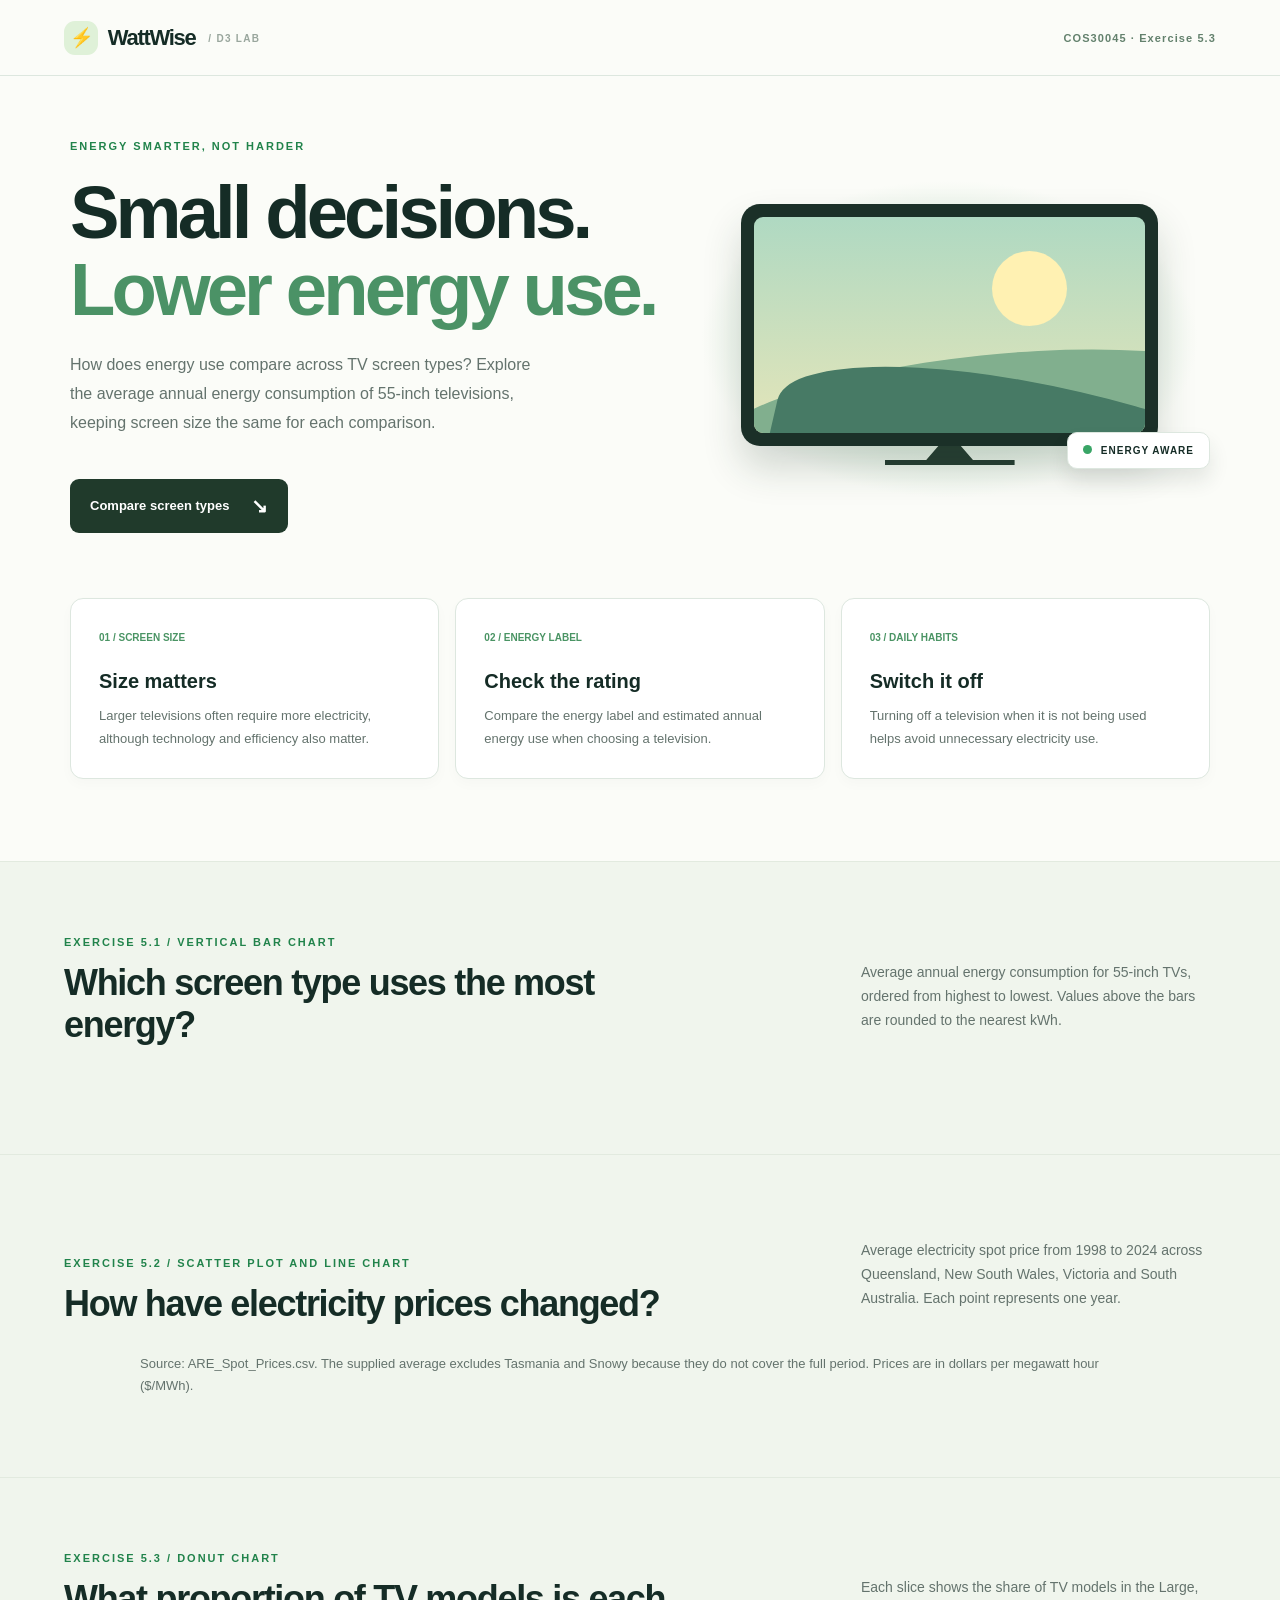
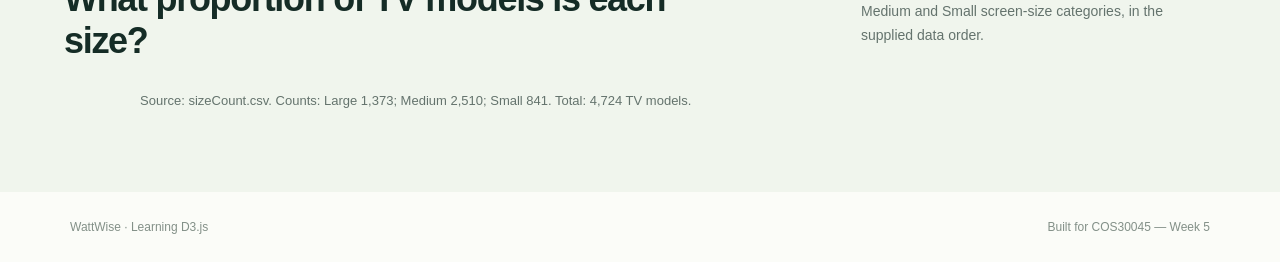
==== ex5_3/index.html @ d5a9f6fa "ex5_3" ====
<!DOCTYPE html>
<html lang="en">
<head>
  <meta charset="UTF-8">
  <meta name="viewport" content="width=device-width, initial-scale=1.0">
  <meta name="description" content="D3 bar, line and donut charts exploring TV energy consumption, Australian electricity spot prices and TV screen-size proportions.">
  <title>TV Energy Guide | Exercise 5.3</title>
  <link rel="stylesheet" href="css/style.css">
  <!-- Load D3 before the chart code; defer preserves order after HTML parsing. -->
  <script src="https://d3js.org/d3.v7.min.js" defer></script>
  <script src="js/barChart.js" defer></script>
  <script src="js/lineChart.js" defer></script>
  <script src="js/donutChart.js" defer></script>
</head>
<body>
  <header class="site-header">
    <a class="brand" href="#home"><span class="brand-mark">⚡</span> WattWise <span class="brand-small">/ D3 LAB</span></a>
    <span class="header-tag">COS30045 · Exercise 5.3</span>
  </header>
  <main id="home">
    <section class="hero">
      <div class="hero-copy">
        <span class="eyebrow">ENERGY SMARTER, NOT HARDER</span>
        <h1>Small decisions.<br><span>Lower energy use.</span></h1>
        <p class="hero-description">How does energy use compare across TV screen types? Explore the average annual energy consumption of 55-inch televisions, keeping screen size the same for each comparison.</p>
        <a class="hero-link" href="#visualisation">Compare screen types <span aria-hidden="true">↘</span></a>
      </div>
      <div class="hero-graphic" aria-hidden="true">
        <div class="glow"></div>
        <div class="tv">
          <div class="tv-screen">
            <div class="hill hill-back"></div>
            <div class="hill hill-front"></div>
            <div class="screen-sun"></div>
          </div>
        </div>
        <div class="tv-stand"></div>
        <div class="energy-tag"><span class="energy-dot"></span> ENERGY AWARE</div>
      </div>
    </section>
    <section class="insights" aria-label="Energy tips">
      <article class="insight-card">
        <span class="card-number">01 / SCREEN SIZE</span>
        <h2>Size matters</h2>
        <p>Larger televisions often require more electricity, although technology and efficiency also matter.</p>
      </article>
      <article class="insight-card">
        <span class="card-number">02 / ENERGY LABEL</span>
        <h2>Check the rating</h2>
        <p>Compare the energy label and estimated annual energy use when choosing a television.</p>
      </article>
      <article class="insight-card">
        <span class="card-number">03 / DAILY HABITS</span>
        <h2>Switch it off</h2>
        <p>Turning off a television when it is not being used helps avoid unnecessary electricity use.</p>
      </article>
    </section>
    <section class="lab-section" id="visualisation" aria-labelledby="lab-title">
      <div class="lab-heading">
        <div>
          <span class="panel-kicker">EXERCISE 5.1 / VERTICAL BAR CHART</span>
          <h2 id="lab-title">Which screen type uses the most energy?</h2>
        </div>
        <p>Average annual energy consumption for 55-inch TVs, ordered from highest to lowest. Values above the bars are rounded to the nearest kWh.</p>
      </div>
      <!-- A unique target keeps this chart separate from later exercises. -->
      <div id="bar-chart" class="responsive-svg-container"></div>
      <p id="chart-error" role="alert" hidden></p>
      <noscript><p>Enable JavaScript to display the energy charts.</p></noscript>
    </section>
    <section class="lab-section" id="electricity-prices" aria-labelledby="price-title">
      <div class="lab-heading">
        <div>
          <span class="panel-kicker">EXERCISE 5.2 / SCATTER PLOT AND LINE CHART</span>
          <h2 id="price-title">How have electricity prices changed?</h2>
        </div>
        <p>Average electricity spot price from 1998 to 2024 across Queensland, New South Wales, Victoria and South Australia. Each point represents one year.</p>
      </div>
      <!-- Exercise 5.2 uses its own target below the Exercise 5.1 bar chart. -->
      <div id="line-chart" class="responsive-svg-container"></div>
      <p id="line-chart-error" class="chart-error" role="alert" hidden></p>
      <p class="chart-note">Source: ARE_Spot_Prices.csv. The supplied average excludes Tasmania and Snowy because they do not cover the full period. Prices are in dollars per megawatt hour ($/MWh).</p>

    </section>
    <section class="lab-section" id="tv-sizes" aria-labelledby="size-title">
      <div class="lab-heading">
        <div>
          <span class="panel-kicker">EXERCISE 5.3 / DONUT CHART</span>
          <h2 id="size-title">What proportion of TV models is each size?</h2>
        </div>
        <p>Each slice shows the share of TV models in the Large, Medium and Small screen-size categories, in the supplied data order.</p>
      </div>
      <!-- Exercise 5.3 has a separate target so earlier charts stay intact. -->
      <div id="donut-chart" class="responsive-svg-container"></div>
      <p id="donut-chart-error" class="chart-error" role="alert" hidden></p>
      <p class="chart-note">Source: sizeCount.csv. Counts: Large 1,373; Medium 2,510; Small 841. Total: 4,724 TV models.</p>
    </section>
  </main>
  <footer><span>WattWise · Learning D3.js</span><span>Built for COS30045 — Week 5</span></footer>
</body>
</html>
---- ex5_3/css/style.css ----
:root {
  --ink: #152c26;
  --muted: #64736d;
  --green: #21834b;
  --line: #dde7df;
  --paper: #fbfcf8;
}

* {
  box-sizing: border-box;
}

html {
  scroll-behavior: smooth;
}

body {
  margin: 0;
  background: var(--paper);
  color: var(--ink);
  font-family: Arial, Helvetica, sans-serif;
}

a {
  color: inherit;
}

/* Existing Energy Consumption website layout. */
.site-header {
  height: 76px;
  display: flex;
  justify-content: space-between;
  align-items: center;
  padding: 0 max(5%, calc((100% - 1200px) / 2));
  border-bottom: 1px solid var(--line);
}

.brand {
  text-decoration: none;
  font-size: 22px;
  font-weight: 800;
  letter-spacing: -1.3px;
}

.brand-mark {
  display: inline-flex;
  align-items: center;
  justify-content: center;
  background: #dff1d8;
  width: 34px;
  height: 34px;
  border-radius: 11px;
  font-size: 19px;
  margin-right: 5px;
}

.brand-small {
  color: #99a69d;
  font-size: 10px;
  letter-spacing: 1.3px;
  margin-left: 8px;
  vertical-align: middle;
}

.header-tag {
  font-size: 11px;
  letter-spacing: 1.1px;
  font-weight: 700;
  color: #63816d;
}

.hero {
  max-width: 1200px;
  margin: auto;
  min-height: 470px;
  display: grid;
  grid-template-columns: 1.07fr 0.93fr;
  align-items: center;
  gap: 20px;
  padding: 60px 30px 65px;
}

.eyebrow,
.panel-kicker {
  font-size: 11px;
  font-weight: 800;
  letter-spacing: 2px;
  color: var(--green);
}

h1 {
  font-size: clamp(46px, 5.8vw, 76px);
  line-height: 1.04;
  letter-spacing: -3.9px;
  margin: 20px 0 23px;
}

h1 span {
  color: #4b9266;
}

.hero-description {
  max-width: 485px;
  font-size: 16px;
  line-height: 1.8;
  color: var(--muted);
}

.hero-link {
  margin-top: 25px;
  display: inline-flex;
  gap: 22px;
  align-items: center;
  background: #203a2b;
  color: white;
  padding: 15px 20px;
  text-decoration: none;
  border-radius: 9px;
  font-weight: 700;
  font-size: 13px;
}

.hero-link span {
  font-size: 20px;
}

.hero-graphic {
  min-height: 330px;
  position: relative;
  display: flex;
  flex-direction: column;
  align-items: center;
  justify-content: center;
}

.glow {
  position: absolute;
  inset: 10px 10px 0;
  background: radial-gradient(ellipse, #d7ebd8 0%, #e8f3e8 52%, transparent 70%);
  border-radius: 50%;
}

.tv {
  position: relative;
  z-index: 2;
  background: #1b3028;
  padding: 13px;
  border-radius: 19px;
  width: 80%;
  max-width: 420px;
  box-shadow: 0 22px 38px #203b2930;
  aspect-ratio: 1.72;
}

.tv-screen {
  position: relative;
  height: 100%;
  overflow: hidden;
  border-radius: 9px;
  background: linear-gradient(#afd9c2, #e4e5b9);
}

.screen-sun {
  position: absolute;
  top: 16%;
  right: 20%;
  width: 75px;
  height: 75px;
  border-radius: 50%;
  background: #fff1b2;
}

.hill {
  position: absolute;
  border-radius: 50% 50% 0 0;
  width: 150%;
  height: 70%;
  left: -15%;
}

.hill-back {
  background: #81af8e;
  bottom: -34%;
  transform: rotate(-6deg);
}

.hill-front {
  background: #477a65;
  bottom: -50%;
  left: 4%;
  transform: rotate(13deg);
}

.tv-stand {
  z-index: 1;
  width: 130px;
  height: 20px;
  background: #263d32;
  clip-path: polygon(42% 0, 58% 0, 68% 75%, 100% 75%, 100% 100%, 0 100%, 0 75%, 32% 75%);
  margin-top: -1px;
}

.energy-tag {
  position: absolute;
  z-index: 3;
  right: 0;
  bottom: 30px;
  background: #fff;
  padding: 12px 15px;
  border: 1px solid var(--line);
  box-shadow: 0 12px 20px #273a2d1c;
  border-radius: 10px;
  font-size: 10px;
  font-weight: 800;
  letter-spacing: 1px;
}

.energy-dot {
  display: inline-block;
  width: 9px;
  height: 9px;
  background: #39a566;
  border-radius: 50%;
  margin-right: 5px;
}

.insights {
  max-width: 1200px;
  margin: auto;
  display: grid;
  grid-template-columns: repeat(3, 1fr);
  gap: 16px;
  padding: 0 30px 82px;
}

.insight-card {
  border: 1px solid var(--line);
  background: white;
  padding: 28px;
  border-radius: 13px;
  box-shadow: 0 5px 13px #263b2b06;
}

.card-number {
  font-size: 10px;
  color: #4a9464;
  font-weight: 800;
}

.insight-card h2 {
  font-size: 20px;
  margin: 25px 0 12px;
}

.insight-card p {
  font-size: 13px;
  color: var(--muted);
  line-height: 1.75;
  margin: 0;
}

/* Keep all exercises within the existing energy guide layout. */
.lab-section {
  background: #f0f5ed;
  border-top: 1px solid #e2eadf;
  padding: 70px max(5%, calc((100% - 1200px) / 2)) 80px;
}

.lab-heading {
  display: flex;
  gap: 50px;
  align-items: end;
  justify-content: space-between;
  max-width: 1200px;
  margin: 0 auto 28px;
}

.lab-heading h2 {
  font-size: 36px;
  letter-spacing: -1.3px;
  margin: 12px 0 0;
  max-width: 620px;
}

.lab-heading p {
  max-width: 355px;
  font-size: 14px;
  line-height: 1.7;
  color: var(--muted);
  flex-shrink: 0;
}

/* Centre the chart and limit its width within the page layout. */
.responsive-svg-container {
  margin-right: auto;
  margin-left: auto;
  width: 100%;
  max-width: 1000px;
  background: white;
}

/* The viewBox scales bars, axes and labels together without changing proportions. */
.responsive-svg-container svg {
  display: block;
  width: 100%;
  height: auto;
}

.responsive-svg-container text {
  fill: var(--ink);
  font-size: 13px;
}

.responsive-svg-container .bar {
  fill: green;
}

.responsive-svg-container .x-axis text {
  font-size: 17px;
}

.responsive-svg-container .axis-label {
  font-size: 18px;
}

.responsive-svg-container .value-label {
  font-size: 15px;
}

/* Category labels sit inside the pastel slices, as in the brief. */
#donut-chart .donut-label {
  fill: black;
  font-size: 18px;
}

.chart-note,
.chart-error {
  max-width: 1000px;
  margin: 20px auto 0;
  color: var(--muted);
  font-size: 13px;
  line-height: 1.7;
}

footer {
  max-width: 1200px;
  margin: auto;
  padding: 28px 30px;
  display: flex;
  justify-content: space-between;
  color: #839088;
  font-size: 12px;
}

@media (max-width: 750px) {
  .site-header {
    padding: 0 20px;
  }

  .header-tag {
    display: none;
  }

  .hero {
    grid-template-columns: 1fr;
    padding: 55px 20px;
  }

  .hero-graphic {
    min-height: 290px;
  }

  .insights {
    grid-template-columns: 1fr;
    padding: 0 20px 55px;
  }

  .lab-section {
    padding: 55px 20px;
  }

  .lab-heading {
    display: block;
  }

  /* Compensate for the SVG shrinking so chart labels remain legible on phones. */
  #bar-chart .x-axis text,
  #bar-chart .value-label,
  #bar-chart .axis-label {
    font-size: 30px;
  }

  #bar-chart .y-axis text {
    font-size: 26px;
  }

  /* Keep year ticks apart; the two-year spacing cannot fit enlarged labels. */
  #line-chart .x-axis text {
    font-size: 16px;
  }

  #line-chart .y-axis text {
    font-size: 22px;
  }

  #line-chart .axis-label {
    font-size: 24px;
  }

  #donut-chart .donut-label {
    font-size: 30px;
  }

  h1 {
    letter-spacing: -2px;
  }

  footer {
    padding: 28px 20px;
  }
}
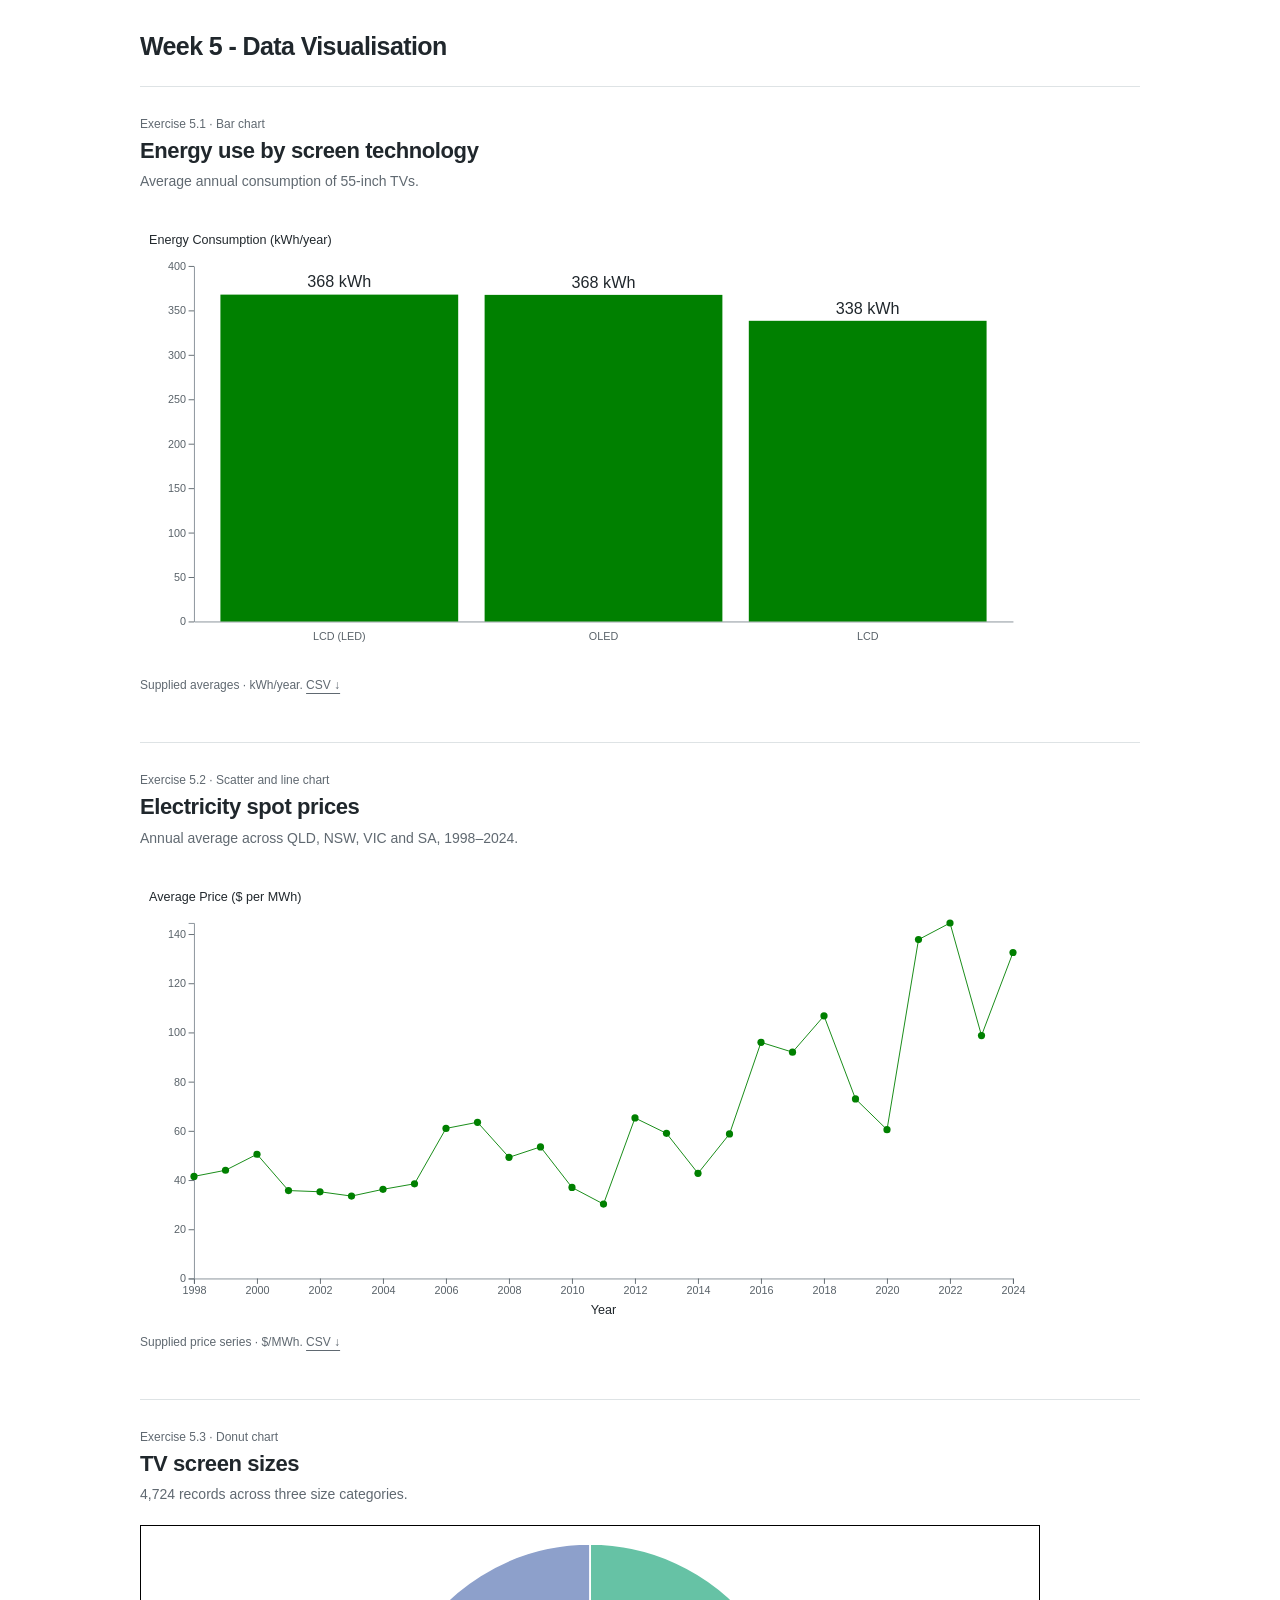
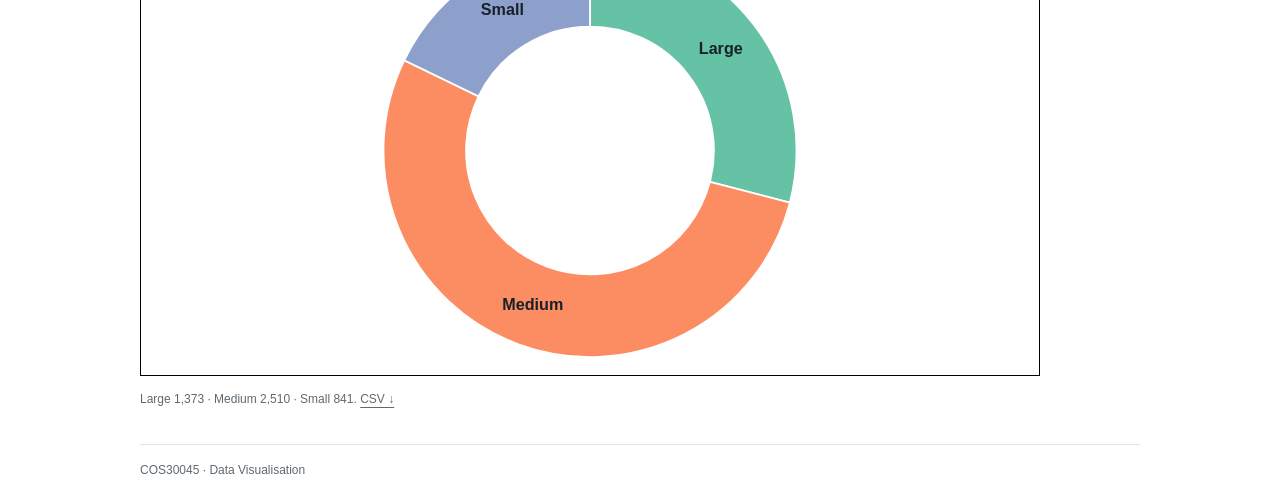
==== commit 4f33691c: "Simplify final multi-chart page and consolidate GenAI declaration" ====
--- a/ex5_3/index.html
+++ b/ex5_3/index.html
@@ -1,101 +1,46 @@
-<!DOCTYPE html>
+<!doctype html>
 <html lang="en">
 <head>
-  <meta charset="UTF-8">
-  <meta name="viewport" content="width=device-width, initial-scale=1.0">
-  <meta name="description" content="D3 bar, line and donut charts exploring TV energy consumption, Australian electricity spot prices and TV screen-size proportions.">
-  <title>TV Energy Guide | Exercise 5.3</title>
-  <link rel="stylesheet" href="css/style.css">
-  <!-- Load D3 before the chart code; defer preserves order after HTML parsing. -->
-  <script src="https://d3js.org/d3.v7.min.js" defer></script>
-  <script src="js/barChart.js" defer></script>
-  <script src="js/lineChart.js" defer></script>
-  <script src="js/donutChart.js" defer></script>
+  <meta charset="utf-8">
+  <meta name="viewport" content="width=device-width, initial-scale=1">
+  <meta name="description" content="COS30045 final Week 5 data visualisation exercises.">
+  <title>Week 5 - Data Visualisation</title>
+  <link rel="stylesheet" href="assets/site.css">
+  <script defer src="assets/d3.v7.min.js"></script><script defer src="js/barChart.js"></script><script defer src="js/lineChart.js"></script><script defer src="js/donutChart.js"></script>
 </head>
 <body>
+  <a class="skip-link" href="#main">Skip to charts</a>
   <header class="site-header">
-    <a class="brand" href="#home"><span class="brand-mark">⚡</span> WattWise <span class="brand-small">/ D3 LAB</span></a>
-    <span class="header-tag">COS30045 · Exercise 5.3</span>
+    <h1 class="site-title"><a href="#main">Week 5 - Data Visualisation</a></h1>
+    
   </header>
-  <main id="home">
-    <section class="hero">
-      <div class="hero-copy">
-        <span class="eyebrow">ENERGY SMARTER, NOT HARDER</span>
-        <h1>Small decisions.<br><span>Lower energy use.</span></h1>
-        <p class="hero-description">How does energy use compare across TV screen types? Explore the average annual energy consumption of 55-inch televisions, keeping screen size the same for each comparison.</p>
-        <a class="hero-link" href="#visualisation">Compare screen types <span aria-hidden="true">↘</span></a>
-      </div>
-      <div class="hero-graphic" aria-hidden="true">
-        <div class="glow"></div>
-        <div class="tv">
-          <div class="tv-screen">
-            <div class="hill hill-back"></div>
-            <div class="hill hill-front"></div>
-            <div class="screen-sun"></div>
-          </div>
-        </div>
-        <div class="tv-stand"></div>
-        <div class="energy-tag"><span class="energy-dot"></span> ENERGY AWARE</div>
-      </div>
+  <main id="main">
+    <section class="exercise" aria-labelledby="energy-heading">
+      <p class="kicker">Exercise 5.1 · Bar chart</p>
+      <h2 id="energy-heading">Energy use by screen technology</h2>
+      <p class="subtitle">Average annual consumption of 55-inch TVs.</p>
+      <div id="bar-chart" class="chart" tabindex="0" aria-label="Screen technology bar chart, horizontally scrollable on small screens"></div>
+      <p id="chart-error" class="error" role="alert" hidden></p>
+      <p class="source note-mobile">Supplied averages · kWh/year. <a class="data-link" href="data/screenTypeEnergy55inch.csv" download>CSV ↓</a></p>
     </section>
-    <section class="insights" aria-label="Energy tips">
-      <article class="insight-card">
-        <span class="card-number">01 / SCREEN SIZE</span>
-        <h2>Size matters</h2>
-        <p>Larger televisions often require more electricity, although technology and efficiency also matter.</p>
-      </article>
-      <article class="insight-card">
-        <span class="card-number">02 / ENERGY LABEL</span>
-        <h2>Check the rating</h2>
-        <p>Compare the energy label and estimated annual energy use when choosing a television.</p>
-      </article>
-      <article class="insight-card">
-        <span class="card-number">03 / DAILY HABITS</span>
-        <h2>Switch it off</h2>
-        <p>Turning off a television when it is not being used helps avoid unnecessary electricity use.</p>
-      </article>
+    <section class="exercise" aria-labelledby="price-heading">
+      <p class="kicker">Exercise 5.2 · Scatter and line chart</p>
+      <h2 id="price-heading">Electricity spot prices</h2>
+      <p class="subtitle">Annual average across QLD, NSW, VIC and SA, 1998–2024.</p>
+      <div id="line-chart" class="chart" tabindex="0" aria-label="Electricity price line chart, horizontally scrollable on small screens"></div>
+      <p id="line-chart-error" class="error" role="alert" hidden></p>
+      <p class="source note-mobile">Supplied price series · $/MWh. <a class="data-link" href="data/ARE_Spot_Prices.csv" download>CSV ↓</a></p>
     </section>
-    <section class="lab-section" id="visualisation" aria-labelledby="lab-title">
-      <div class="lab-heading">
-        <div>
-          <span class="panel-kicker">EXERCISE 5.1 / VERTICAL BAR CHART</span>
-          <h2 id="lab-title">Which screen type uses the most energy?</h2>
-        </div>
-        <p>Average annual energy consumption for 55-inch TVs, ordered from highest to lowest. Values above the bars are rounded to the nearest kWh.</p>
-      </div>
-      <!-- A unique target keeps this chart separate from later exercises. -->
-      <div id="bar-chart" class="responsive-svg-container"></div>
-      <p id="chart-error" role="alert" hidden></p>
-      <noscript><p>Enable JavaScript to display the energy charts.</p></noscript>
+    <section class="exercise" aria-labelledby="size-heading">
+      <p class="kicker">Exercise 5.3 · Donut chart</p>
+      <h2 id="size-heading">TV screen sizes</h2>
+      <p class="subtitle">4,724 records across three size categories.</p>
+      <div id="donut-chart" class="chart" tabindex="0" aria-label="TV screen size donut chart, horizontally scrollable on small screens"></div>
+      <p id="donut-chart-error" class="error" role="alert" hidden></p>
+      <p class="source note-mobile">Large 1,373 · Medium 2,510 · Small 841. <a class="data-link" href="data/sizeCount.csv" download>CSV ↓</a></p>
     </section>
-    <section class="lab-section" id="electricity-prices" aria-labelledby="price-title">
-      <div class="lab-heading">
-        <div>
-          <span class="panel-kicker">EXERCISE 5.2 / SCATTER PLOT AND LINE CHART</span>
-          <h2 id="price-title">How have electricity prices changed?</h2>
-        </div>
-        <p>Average electricity spot price from 1998 to 2024 across Queensland, New South Wales, Victoria and South Australia. Each point represents one year.</p>
-      </div>
-      <!-- Exercise 5.2 uses its own target below the Exercise 5.1 bar chart. -->
-      <div id="line-chart" class="responsive-svg-container"></div>
-      <p id="line-chart-error" class="chart-error" role="alert" hidden></p>
-      <p class="chart-note">Source: ARE_Spot_Prices.csv. The supplied average excludes Tasmania and Snowy because they do not cover the full period. Prices are in dollars per megawatt hour ($/MWh).</p>
-
-    </section>
-    <section class="lab-section" id="tv-sizes" aria-labelledby="size-title">
-      <div class="lab-heading">
-        <div>
-          <span class="panel-kicker">EXERCISE 5.3 / DONUT CHART</span>
-          <h2 id="size-title">What proportion of TV models is each size?</h2>
-        </div>
-        <p>Each slice shows the share of TV models in the Large, Medium and Small screen-size categories, in the supplied data order.</p>
-      </div>
-      <!-- Exercise 5.3 has a separate target so earlier charts stay intact. -->
-      <div id="donut-chart" class="responsive-svg-container"></div>
-      <p id="donut-chart-error" class="chart-error" role="alert" hidden></p>
-      <p class="chart-note">Source: sizeCount.csv. Counts: Large 1,373; Medium 2,510; Small 841. Total: 4,724 TV models.</p>
-    </section>
+    <noscript><p>Enable JavaScript to display the charts.</p></noscript>
   </main>
-  <footer><span>WattWise · Learning D3.js</span><span>Built for COS30045 — Week 5</span></footer>
+  <footer><span>COS30045 · Data Visualisation</span></footer>
 </body>
 </html>
--- a/ex5_3/assets/site.css
+++ b/ex5_3/assets/site.css
@@ -0,0 +1,68 @@
+:root { color-scheme: light; --ink: #20272c; --muted: #606971; --line: #dee3e5; --accent: #245b4c; }
+* { box-sizing: border-box; }
+body { margin: 0; background: #fff; color: var(--ink); font-family: Arial, Helvetica, sans-serif; line-height: 1.5; }
+a { color: inherit; text-underline-offset: 4px; }
+a:hover { color: var(--accent); }
+button, a { -webkit-tap-highlight-color: transparent; }
+:focus-visible { outline: 2px solid var(--accent); outline-offset: 4px; }
+.skip-link { position: absolute; top: -80px; left: 16px; padding: 10px; background: white; z-index: 10; }
+.skip-link:focus { top: 8px; }
+.site-header, main, footer { width: min(100% - 48px, 1000px); margin-inline: auto; }
+.site-header { padding-top: 28px; border-bottom: 1px solid var(--line); }
+.site-title { margin: 0 0 20px; font-size: clamp(20px, 3vw, 25px); font-weight: 600; letter-spacing: -.6px; }
+.site-title a { text-decoration: none; }
+.week-nav { display: flex; gap: 28px; }
+.week-nav a { display: block; padding: 8px 0 13px; color: var(--muted); text-decoration: none; border-bottom: 2px solid transparent; margin-bottom: -1px; font-size: 14px; }
+.week-nav a[aria-current="page"] { color: var(--ink); border-color: var(--accent); font-weight: 700; }
+.stage-nav { display: flex; flex-wrap: wrap; gap: 6px 18px; margin: 0 0 25px; font-size: 12px; }
+.stage-nav a { color: var(--muted); text-decoration: none; padding-block: 4px; }
+.stage-nav a[aria-current="page"] { color: var(--accent); text-decoration: underline; font-weight: 700; }
+main { padding-block: 28px 36px; }
+.exercise + .exercise { margin-top: 48px; padding-top: 28px; border-top: 1px solid var(--line); }
+.kicker { margin: 0 0 4px; font-size: 12px; color: var(--muted); }
+h2 { margin: 0; font-size: 22px; line-height: 1.3; font-weight: 600; letter-spacing: -.4px; }
+.subtitle { margin: 6px 0 20px; color: var(--muted); font-size: 14px; }
+.chart { width: 100%; max-width: 900px; margin-top: 18px; }
+.chart svg { display: block; width: 100%; height: auto; font-family: inherit; overflow: visible; }
+.brand-chart { max-width: 620px; margin-inline: auto; }
+.brand-chart text { font-size: 13px; fill: var(--ink); }
+.week6-chart { max-width: 800px; }
+.axis-label { font: 14px Arial, Helvetica, sans-serif; fill: var(--ink); }
+.x-axis, .y-axis { color: #596269; font: 12px Arial, Helvetica, sans-serif; }
+.x-axis .domain, .y-axis .domain { stroke: #818b92; }
+.value-label { font-size: 18px; fill: var(--ink); }
+.donut-label { font-size: 18px; font-weight: 600; fill: #18212a; }
+.legend text { font-size: 13px; fill: var(--ink); }
+.chart-tools { display: flex; align-items: center; flex-wrap: wrap; gap: 12px 20px; margin-top: 14px; }
+#filters_screen { display: flex; gap: 6px; flex-wrap: wrap; }
+.filter { border: 1px solid #cbd3d5; border-radius: 4px; padding: 8px 16px; background: white; color: var(--ink); cursor: pointer; font: 14px Arial, Helvetica, sans-serif; }
+.filter:hover { background: #f0f4f2; }
+.filter.active { background: var(--accent); border-color: var(--accent); color: white; }
+#filter-count { color: var(--muted); font-size: 13px; font-variant-numeric: tabular-nums; }
+.tooltip text { font-size: 14px; }
+.source, .note { font-size: 12px; color: var(--muted); margin: 14px 0 0; }
+.data-link { white-space: nowrap; }
+.error { padding: 12px 0; color: #9a2929; }
+[hidden] { display: none !important; }
+footer { border-top: 1px solid var(--line); padding-block: 16px 24px; display: flex; flex-wrap: wrap; justify-content: space-between; gap: 8px 20px; color: var(--muted); font-size: 12px; }
+footer a { text-decoration-color: #b7c0c4; }
+.svg-study { margin-top: 22px; max-width: 900px; }
+.svg-study svg { display: block; width: 100%; height: auto; }
+.window { fill: #9ed8f5; stroke: #263238; stroke-width: 4; }
+.flower-stem { stroke: #2f6b35; stroke-width: 3; }
+.flower { fill: #f46b8a; }
+.leaf { fill: #4e984d; }
+@media (max-width: 600px) {
+  .site-header, main, footer { width: calc(100% - 28px); }
+  .site-header { padding-top: 20px; }
+  .week-nav { gap: 24px; }
+  main { padding-top: 22px; }
+  h2 { font-size: 20px; }
+  .chart { overflow-x: auto; overflow-y: hidden; padding: 4px 2px 12px; }
+  .chart svg { min-width: 620px; }
+  .brand-chart svg { min-width: 430px; }
+  .week6-chart svg { min-width: 650px; }
+  .note-mobile::after { content: ' Swipe charts horizontally for labels.'; }
+  .exercise + .exercise { margin-top: 28px; }
+}
+@media (prefers-reduced-motion: reduce) { *, *::before, *::after { scroll-behavior: auto !important; transition: none !important; } }
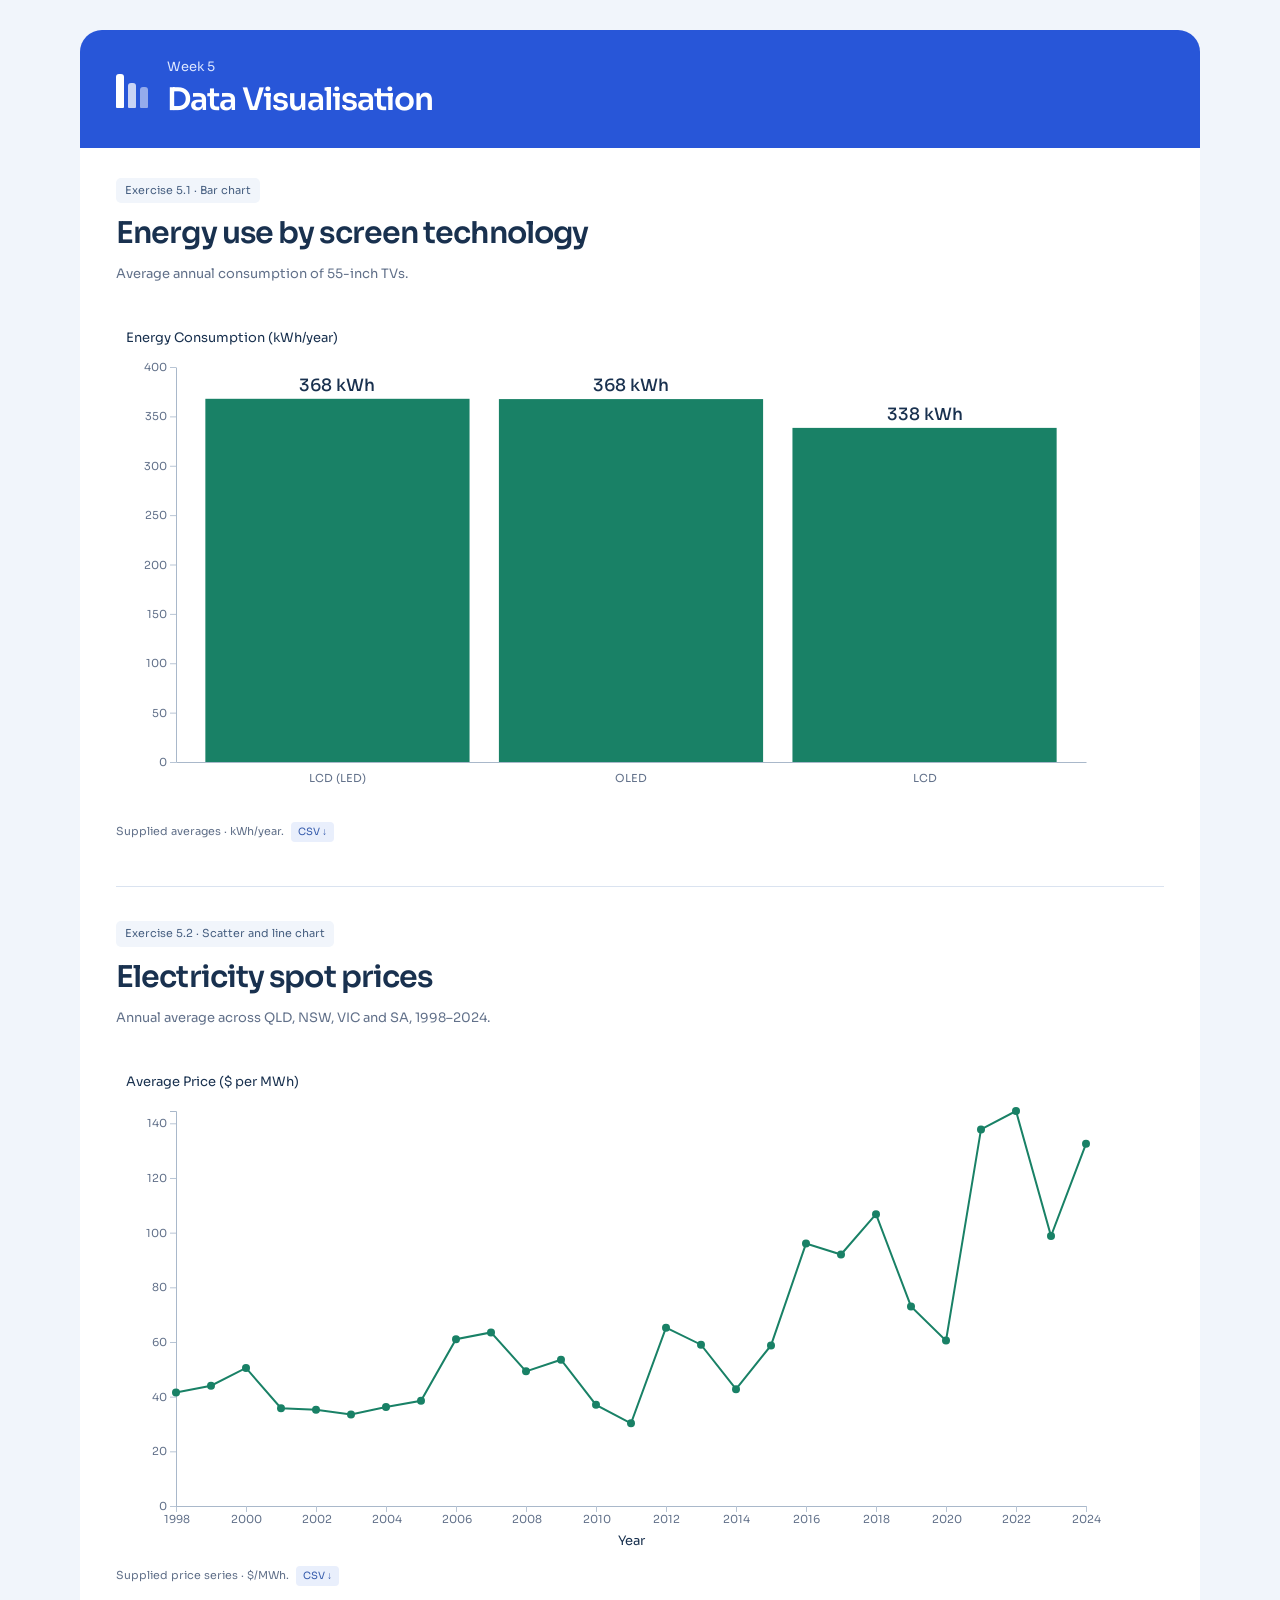
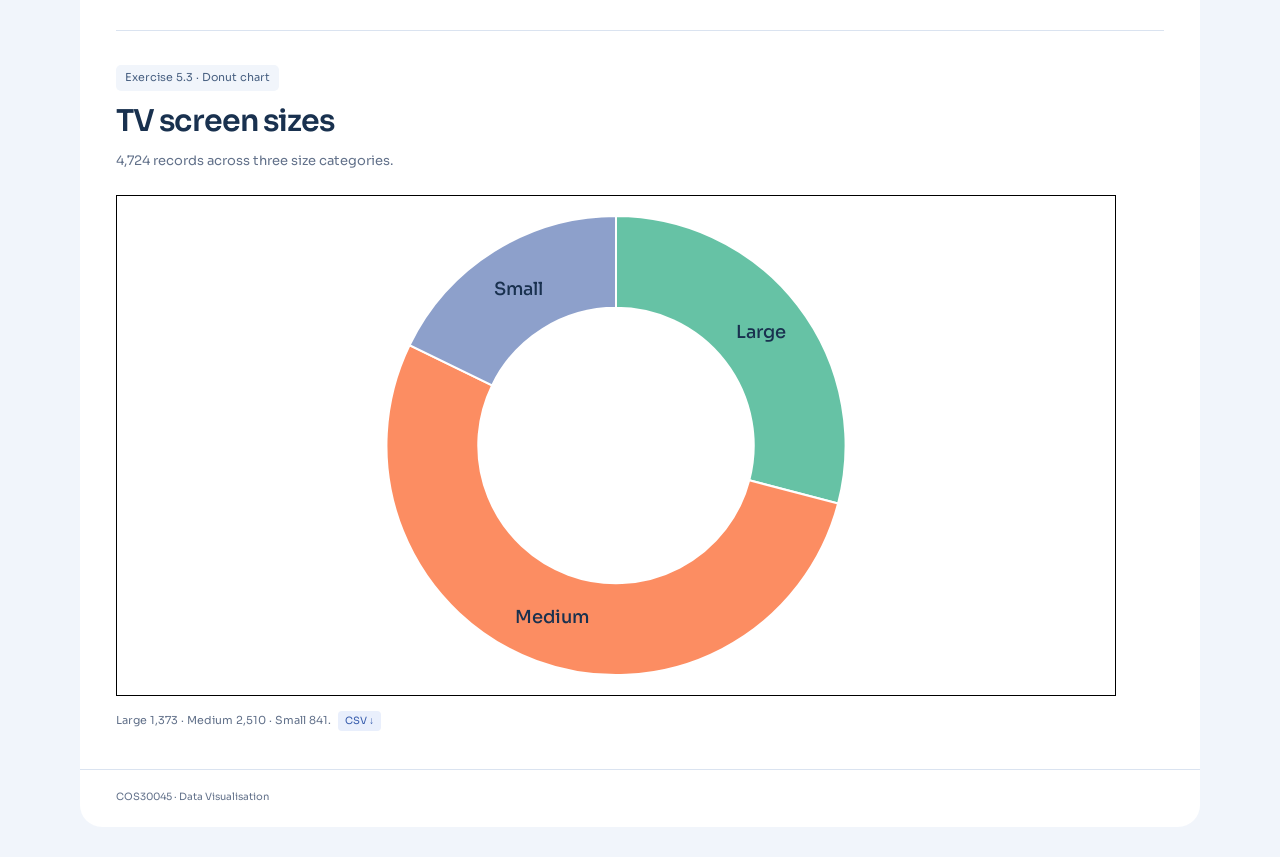
==== commit 86aa9054: "Refresh final charts with workbook styling and Sora typography" ====
--- a/ex5_3/index.html
+++ b/ex5_3/index.html
@@ -8,10 +8,10 @@
   <link rel="stylesheet" href="assets/site.css">
   <script defer src="assets/d3.v7.min.js"></script><script defer src="js/barChart.js"></script><script defer src="js/lineChart.js"></script><script defer src="js/donutChart.js"></script>
 </head>
-<body>
+<body class="week-5 standalone">
   <a class="skip-link" href="#main">Skip to charts</a>
   <header class="site-header">
-    <h1 class="site-title"><a href="#main">Week 5 - Data Visualisation</a></h1>
+    <h1 class="site-title"><a href="#main"><span class="brand-mark" aria-hidden="true"><i></i><i></i><i></i></span><span><span class="demo-name">Week 5</span><span class="demo-subject">Data Visualisation</span></span></a></h1>
     
   </header>
   <main id="main">
--- a/ex5_3/assets/site.css
+++ b/ex5_3/assets/site.css
@@ -1,68 +1,158 @@
-:root { color-scheme: light; --ink: #20272c; --muted: #606971; --line: #dee3e5; --accent: #245b4c; }
+@font-face {
+  font-family: "Sora";
+  src: url("fonts/Sora-Variable.ttf") format("truetype");
+  font-weight: 100 800;
+  font-style: normal;
+  font-display: swap;
+}
+
+:root {
+  color-scheme: light;
+  --canvas: #f1f5fb;
+  --paper: #ffffff;
+  --ink: #19314f;
+  --muted: #62718a;
+  --accent: #2856d8;
+  --mist: #e9effc;
+  --line: #dae3f0;
+  --font: "Sora", "Trebuchet MS", sans-serif;
+}
+
 * { box-sizing: border-box; }
-body { margin: 0; background: #fff; color: var(--ink); font-family: Arial, Helvetica, sans-serif; line-height: 1.5; }
+body { margin: 0; padding: 30px 24px 0; background: var(--canvas); color: var(--ink); font: 14px/1.6 var(--font); }
 a { color: inherit; text-underline-offset: 4px; }
 a:hover { color: var(--accent); }
 button, a { -webkit-tap-highlight-color: transparent; }
-:focus-visible { outline: 2px solid var(--accent); outline-offset: 4px; }
-.skip-link { position: absolute; top: -80px; left: 16px; padding: 10px; background: white; z-index: 10; }
+:focus-visible { outline: 3px solid #527df2; outline-offset: 4px; }
+[hidden] { display: none !important; }
+.skip-link { position: absolute; top: -80px; left: 24px; padding: 10px; background: white; z-index: 10; }
 .skip-link:focus { top: 8px; }
-.site-header, main, footer { width: min(100% - 48px, 1000px); margin-inline: auto; }
-.site-header { padding-top: 28px; border-bottom: 1px solid var(--line); }
-.site-title { margin: 0 0 20px; font-size: clamp(20px, 3vw, 25px); font-weight: 600; letter-spacing: -.6px; }
-.site-title a { text-decoration: none; }
-.week-nav { display: flex; gap: 28px; }
-.week-nav a { display: block; padding: 8px 0 13px; color: var(--muted); text-decoration: none; border-bottom: 2px solid transparent; margin-bottom: -1px; font-size: 14px; }
-.week-nav a[aria-current="page"] { color: var(--ink); border-color: var(--accent); font-weight: 700; }
-.stage-nav { display: flex; flex-wrap: wrap; gap: 6px 18px; margin: 0 0 25px; font-size: 12px; }
-.stage-nav a { color: var(--muted); text-decoration: none; padding-block: 4px; }
-.stage-nav a[aria-current="page"] { color: var(--accent); text-decoration: underline; font-weight: 700; }
-main { padding-block: 28px 36px; }
-.exercise + .exercise { margin-top: 48px; padding-top: 28px; border-top: 1px solid var(--line); }
-.kicker { margin: 0 0 4px; font-size: 12px; color: var(--muted); }
-h2 { margin: 0; font-size: 22px; line-height: 1.3; font-weight: 600; letter-spacing: -.4px; }
-.subtitle { margin: 6px 0 20px; color: var(--muted); font-size: 14px; }
-.chart { width: 100%; max-width: 900px; margin-top: 18px; }
-.chart svg { display: block; width: 100%; height: auto; font-family: inherit; overflow: visible; }
-.brand-chart { max-width: 620px; margin-inline: auto; }
-.brand-chart text { font-size: 13px; fill: var(--ink); }
-.week6-chart { max-width: 800px; }
-.axis-label { font: 14px Arial, Helvetica, sans-serif; fill: var(--ink); }
-.x-axis, .y-axis { color: #596269; font: 12px Arial, Helvetica, sans-serif; }
-.x-axis .domain, .y-axis .domain { stroke: #818b92; }
-.value-label { font-size: 18px; fill: var(--ink); }
-.donut-label { font-size: 18px; font-weight: 600; fill: #18212a; }
-.legend text { font-size: 13px; fill: var(--ink); }
-.chart-tools { display: flex; align-items: center; flex-wrap: wrap; gap: 12px 20px; margin-top: 14px; }
-#filters_screen { display: flex; gap: 6px; flex-wrap: wrap; }
-.filter { border: 1px solid #cbd3d5; border-radius: 4px; padding: 8px 16px; background: white; color: var(--ink); cursor: pointer; font: 14px Arial, Helvetica, sans-serif; }
-.filter:hover { background: #f0f4f2; }
-.filter.active { background: var(--accent); border-color: var(--accent); color: white; }
-#filter-count { color: var(--muted); font-size: 13px; font-variant-numeric: tabular-nums; }
-.tooltip text { font-size: 14px; }
-.source, .note { font-size: 12px; color: var(--muted); margin: 14px 0 0; }
-.data-link { white-space: nowrap; }
+.site-header, main, footer { width: min(100%, 1120px); margin-inline: auto; }
+
+.site-header {
+  display: flex;
+  justify-content: space-between;
+  align-items: center;
+  gap: 24px;
+  padding: 30px 36px;
+  background: var(--accent);
+  color: white;
+  border-radius: 22px 22px 0 0;
+}
+.site-title { margin: 0; font-size: 31px; line-height: 1.15; font-weight: 600; letter-spacing: -1.1px; }
+.site-title a { display: flex; align-items: center; gap: 17px; text-decoration: none; }
+.site-title a:hover { color: white; }
+.demo-name { display: block; margin-bottom: 7px; font-size: 13px; font-weight: 400; letter-spacing: 0; color: #dce6ff; }
+.demo-subject { display: block; }
+.brand-mark { display: flex; align-items: flex-end; gap: 4px; width: 34px; height: 38px; flex-shrink: 0; }
+.brand-mark i { width: 8px; border-radius: 3px 3px 1px 1px; background: white; }
+.brand-mark i:nth-child(1) { height: 34px; }
+.brand-mark i:nth-child(2) { height: 24.45px; opacity: .75; }
+.brand-mark i:nth-child(3) { height: 21px; opacity: .5; }
+.week-nav { display: flex; gap: 7px; flex-shrink: 0; }
+.week-nav a { min-width: 108px; padding: 12px 16px; border-radius: 10px; color: white; text-decoration: none; background: rgb(255 255 255 / 9%); font-size: 15px; font-weight: 500; transition: background-color 150ms ease; }
+.week-nav a:hover { background: rgb(255 255 255 / 19%); }
+.week-nav a[aria-current="page"] { background: white; color: var(--accent); }
+.week-topic { display: block; margin-top: 3px; font-size: 10px; font-weight: 400; opacity: .84; }
+.site-header :focus-visible { outline-color: white; }
+
+main { min-height: 360px; padding: 30px 36px 38px; background: var(--paper); }
+.stage-nav { display: flex; flex-wrap: wrap; gap: 6px; margin: -4px 0 30px; padding-bottom: 23px; border-bottom: 1px solid var(--line); font-size: 12px; }
+.stage-nav a { padding: 7px 10px; color: var(--muted); border-radius: 6px; text-decoration: none; }
+.stage-nav a:hover { background: #f4f7fd; color: var(--accent); }
+.stage-nav a[aria-current="page"] { color: var(--accent); background: var(--mist); font-weight: 600; }
+.stage-number { margin-right: 5px; font-variant-numeric: tabular-nums; opacity: .7; }
+.exercise + .exercise { margin-top: 44px; padding-top: 34px; border-top: 1px solid var(--line); }
+.kicker { display: inline-block; margin: 0 0 12px; padding: 4px 9px; border-radius: 5px; color: #496182; background: #f1f5fb; font-size: 11px; font-weight: 400; }
+h2 { max-width: 30ch; margin: 0; font-size: clamp(24px, 2.8vw, 30px); line-height: 1.25; font-weight: 600; letter-spacing: -.9px; }
+.subtitle { max-width: 65ch; margin: 10px 0 22px; color: var(--muted); font-size: 13px; line-height: 1.75; }
+.chart { width: 100%; max-width: 1000px; min-width: 0; margin-top: 22px; }
+.chart svg { display: block; width: 100%; height: auto; font-family: var(--font); overflow: visible; }
+.brand-section { display: grid; grid-template-columns: 230px minmax(0, 1fr); grid-template-rows: auto 1fr; column-gap: 48px; }
+.exercise-intro { grid-column: 1; grid-row: 1; padding-top: 14px; }
+.brand-section .source { grid-column: 1; grid-row: 2; align-self: end; margin-bottom: 10px; }
+.brand-section .error { grid-column: 1; }
+.brand-chart { grid-column: 2; grid-row: 1 / span 2; max-width: 590px; margin: 0 auto; }
+.brand-chart text { font-size: 12px; fill: var(--ink); }
+.brand-chart .bar-and-label rect { fill: var(--accent); transition: opacity 120ms ease; }
+.week6-chart { max-width: 900px; }
+.axis-label { font: 13px var(--font); fill: var(--ink); }
+.x-axis, .y-axis { color: var(--muted); font: 11px var(--font); }
+.x-axis .domain, .y-axis .domain { stroke: #a9b8ca; }
+.x-axis .tick line, .y-axis .tick line { stroke: #b8c5d5; }
+.value-label { font-size: 17px; font-weight: 500; fill: var(--ink); }
+.donut-label { font-size: 18px; font-weight: 500; fill: #19314f; }
+.legend text { font: 12px var(--font); fill: var(--ink); }
+#bar-chart .bar { fill: #198166; transition: opacity 120ms ease; }
+.price-line { stroke: #198166; stroke-width: 2px; }
+.price-point { fill: #198166; }
+#histogram rect { fill: #64758c; }
+.chart-tools { display: flex; align-items: center; flex-wrap: wrap; gap: 12px 18px; margin-top: 20px; }
+#filters_screen { display: flex; gap: 4px; flex-wrap: wrap; padding: 5px; border-radius: 10px; background: #f0f4fb; }
+.filter { border: none; border-radius: 7px; padding: 8px 17px; background: transparent; color: var(--muted); cursor: pointer; font: 12px/1.4 var(--font); transition: background-color 150ms ease, color 150ms ease; }
+.filter:hover { color: var(--accent); background: white; }
+.filter.active { color: white; background: var(--accent); }
+#filter-count { font-size: 12px; color: var(--muted); font-variant-numeric: tabular-nums; }
+.tooltip text { font: 13px var(--font); }
+.tooltip rect { fill: var(--ink); }
+.source, .note { max-width: 78ch; margin: 15px 0 0; font-size: 11px; line-height: 1.8; color: var(--muted); }
+.data-link { display: inline-block; margin-left: 4px; padding: 1px 7px; border-radius: 4px; background: var(--mist); color: #345aab; font-size: 10px; text-decoration: none; white-space: nowrap; }
+.data-link:hover { background: #dce7ff; }
 .error { padding: 12px 0; color: #9a2929; }
-[hidden] { display: none !important; }
-footer { border-top: 1px solid var(--line); padding-block: 16px 24px; display: flex; flex-wrap: wrap; justify-content: space-between; gap: 8px 20px; color: var(--muted); font-size: 12px; }
-footer a { text-decoration-color: #b7c0c4; }
-.svg-study { margin-top: 22px; max-width: 900px; }
+footer { display: flex; justify-content: space-between; flex-wrap: wrap; gap: 8px 20px; margin-bottom: 30px; padding: 19px 36px 22px; border-top: 1px solid var(--line); border-radius: 0 0 22px 22px; background: white; color: var(--muted); font-size: 10px; }
+footer a { text-decoration-color: #b6c4d9; }
+.svg-study { max-width: 1000px; margin-top: 24px; overflow: hidden; border-radius: 10px; }
 .svg-study svg { display: block; width: 100%; height: auto; }
 .window { fill: #9ed8f5; stroke: #263238; stroke-width: 4; }
 .flower-stem { stroke: #2f6b35; stroke-width: 3; }
 .flower { fill: #f46b8a; }
 .leaf { fill: #4e984d; }
+
+@media (hover: hover) {
+  .brand-chart:hover .bar-and-label:not(:hover) rect { opacity: .45; }
+  .brand-chart .bar-and-label:hover text { font-weight: 600; fill: var(--accent); }
+  #bar-chart .bar:hover { opacity: .75; }
+}
+@media (max-width: 980px) {
+  .site-header { flex-wrap: wrap; }
+  .week-nav { width: 100%; }
+  .week-nav a { flex: 1; }
+  .brand-section { grid-template-columns: 190px minmax(0, 1fr); column-gap: 24px; }
+}
+@media (max-width: 740px) {
+  body { padding: 16px 14px 0; }
+  .site-header { padding: 25px 24px; border-radius: 16px 16px 0 0; }
+  .site-title { font-size: 28px; }
+  main { padding: 25px 24px 30px; }
+  .brand-section { display: block; }
+  .exercise-intro { padding-top: 0; }
+  .brand-chart { margin-top: 25px; }
+  .brand-section .source { margin-top: 18px; margin-bottom: 0; }
+  .stage-nav { margin-bottom: 24px; gap: 4px; }
+  .stage-nav a { padding: 6px 8px; font-size: 11px; }
+  footer { padding: 18px 24px; margin-bottom: 16px; border-radius: 0 0 16px 16px; }
+}
 @media (max-width: 600px) {
-  .site-header, main, footer { width: calc(100% - 28px); }
-  .site-header { padding-top: 20px; }
-  .week-nav { gap: 24px; }
-  main { padding-top: 22px; }
-  h2 { font-size: 20px; }
+  body { padding: 10px 10px 0; }
+  .site-header { gap: 22px; padding: 24px 18px 18px; }
+  .site-title { font-size: 25px; letter-spacing: -.8px; }
+  .site-title a { gap: 13px; }
+  .brand-mark { transform: scale(.85); transform-origin: left center; width: 30px; }
+  .week-nav { gap: 5px; }
+  .week-nav a { min-width: 0; padding: 10px 11px; font-size: 13px; }
+  .week-topic { font-size: 9px; }
+  main { padding: 23px 18px 28px; }
+  h2 { font-size: 24px; }
+  .kicker { font-size: 10px; }
   .chart { overflow-x: auto; overflow-y: hidden; padding: 4px 2px 12px; }
   .chart svg { min-width: 620px; }
   .brand-chart svg { min-width: 430px; }
   .week6-chart svg { min-width: 650px; }
   .note-mobile::after { content: ' Swipe charts horizontally for labels.'; }
-  .exercise + .exercise { margin-top: 28px; }
+  .exercise + .exercise { margin-top: 30px; padding-top: 27px; }
+  .filter { padding: 8px 13px; }
+  footer { padding-inline: 18px; }
 }
-@media (prefers-reduced-motion: reduce) { *, *::before, *::after { scroll-behavior: auto !important; transition: none !important; } }
+@media (prefers-reduced-motion: reduce) {
+  *, *::before, *::after { scroll-behavior: auto !important; transition: none !important; }
+}
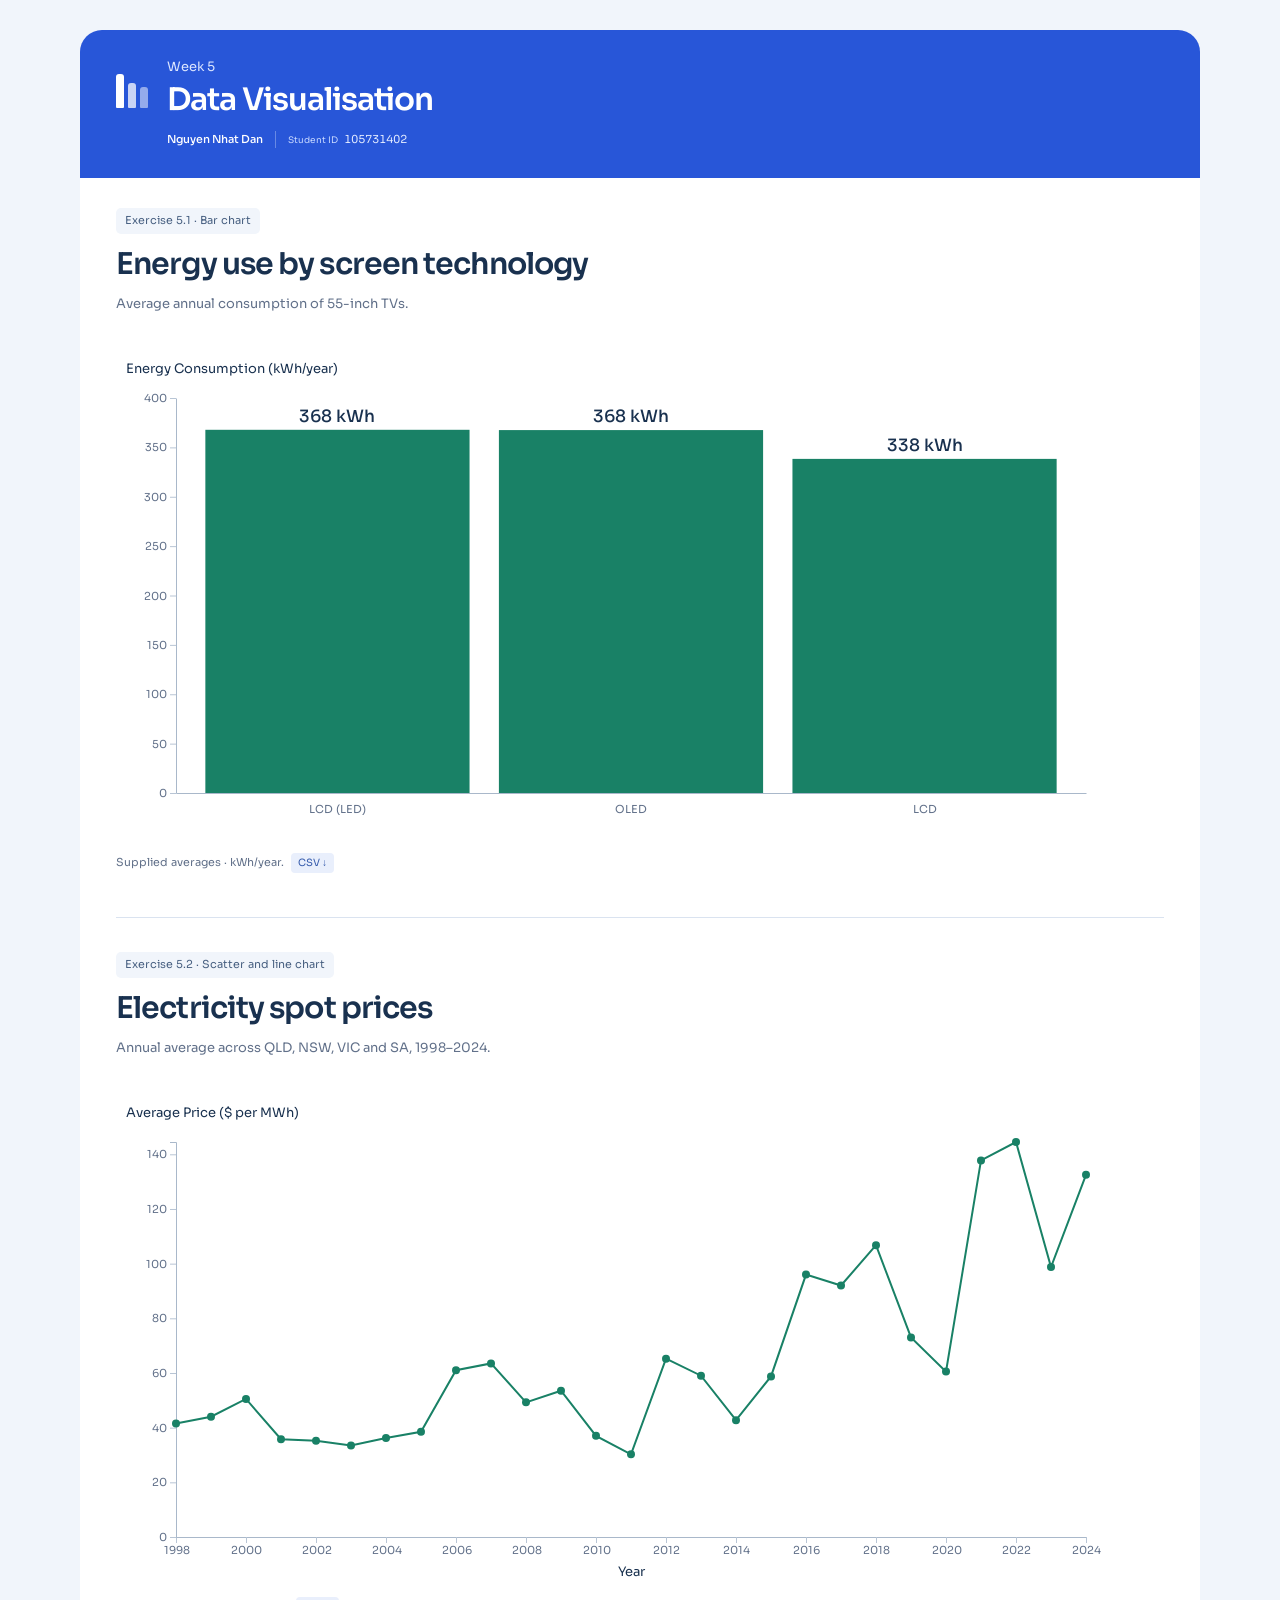
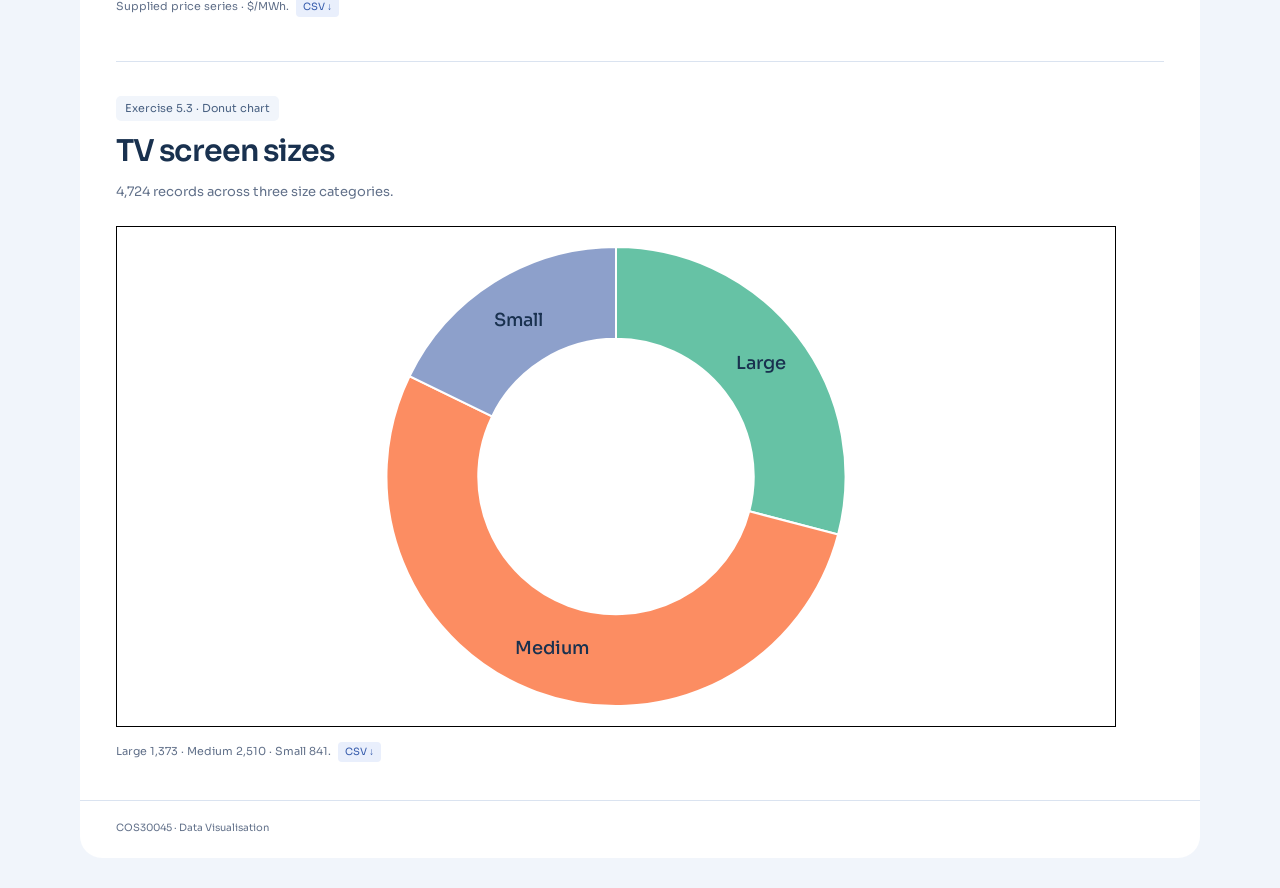
==== commit 1ee8881d: "Add student author signature to the final chart page" ====
--- a/ex5_3/index.html
+++ b/ex5_3/index.html
@@ -11,7 +11,10 @@
 <body class="week-5 standalone">
   <a class="skip-link" href="#main">Skip to charts</a>
   <header class="site-header">
-    <h1 class="site-title"><a href="#main"><span class="brand-mark" aria-hidden="true"><i></i><i></i><i></i></span><span><span class="demo-name">Week 5</span><span class="demo-subject">Data Visualisation</span></span></a></h1>
+    <div class="site-identity">
+      <h1 class="site-title"><a href="#main"><span class="brand-mark" aria-hidden="true"><i></i><i></i><i></i></span><span><span class="demo-name">Week 5</span><span class="demo-subject">Data Visualisation</span></span></a></h1>
+      <p class="author-credit"><span class="author-name">Nguyen Nhat Dan</span><span class="author-id"><span class="author-id-label">Student ID</span> <span>105731402</span></span></p>
+    </div>
     
   </header>
   <main id="main">
--- a/ex5_3/assets/site.css
+++ b/ex5_3/assets/site.css
@@ -42,6 +42,11 @@
 .site-title { margin: 0; font-size: 31px; line-height: 1.15; font-weight: 600; letter-spacing: -1.1px; }
 .site-title a { display: flex; align-items: center; gap: 17px; text-decoration: none; }
 .site-title a:hover { color: white; }
+.site-identity { min-width: 0; }
+.author-credit { display: flex; flex-wrap: wrap; align-items: baseline; gap: 5px 12px; margin: 13px 0 0; padding-left: 51px; font-size: 11px; line-height: 1.6; letter-spacing: 0; }
+.author-name { color: white; font-weight: 500; }
+.author-id { display: inline-flex; gap: 6px; align-items: baseline; padding-left: 12px; border-left: 1px solid rgb(255 255 255 / 30%); color: #e2eaff; font-variant-numeric: tabular-nums; white-space: nowrap; }
+.author-id-label { color: #c6d7ff; font-size: 9px; }
 .demo-name { display: block; margin-bottom: 7px; font-size: 13px; font-weight: 400; letter-spacing: 0; color: #dce6ff; }
 .demo-subject { display: block; }
 .brand-mark { display: flex; align-items: flex-end; gap: 4px; width: 34px; height: 38px; flex-shrink: 0; }
@@ -137,6 +142,9 @@
   .site-header { gap: 22px; padding: 24px 18px 18px; }
   .site-title { font-size: 25px; letter-spacing: -.8px; }
   .site-title a { gap: 13px; }
+  .author-credit { padding-left: 43px; margin-top: 12px; gap: 3px 9px; font-size: 10px; }
+  .author-id { padding-left: 9px; }
+  .author-id-label { font-size: 8px; }
   .brand-mark { transform: scale(.85); transform-origin: left center; width: 30px; }
   .week-nav { gap: 5px; }
   .week-nav a { min-width: 0; padding: 10px 11px; font-size: 13px; }
